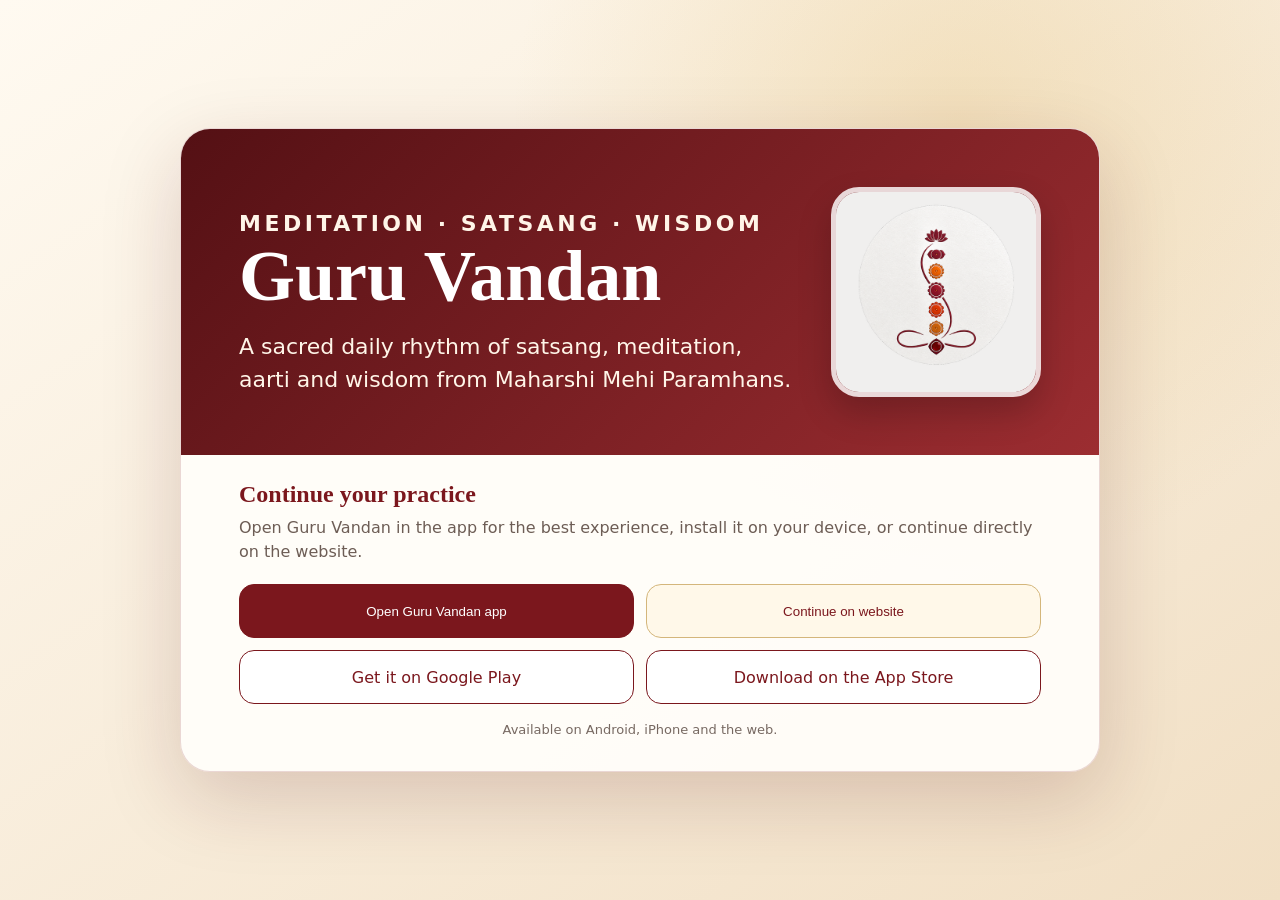
==== web/index.html @ 06cedba7 "Add smart website and branded quote sharing" ====
<!DOCTYPE html>
<html lang="en">
  <head>
    <base href="$FLUTTER_BASE_HREF" />
    <meta charset="UTF-8" />
    <meta content="IE=Edge" http-equiv="X-UA-Compatible" />
    <meta name="description" content="Guru Vandan brings daily satsang, meditation, aarti and wisdom from Maharshi Mehi Paramhans to the web, Android and iPhone." />
    <meta property="og:type" content="website" />
    <meta property="og:site_name" content="Guru Vandan" />
    <meta property="og:title" content="Guru Vandan" />
    <meta property="og:description" content="Daily satsang, meditation, aarti and wisdom from Maharshi Mehi Paramhans." />
    <meta property="og:url" content="https://guru-vandan.web.app/" />
    <meta property="og:image" content="https://guru-vandan.web.app/icons/Icon-512.png" />
    <meta property="og:image:width" content="512" />
    <meta property="og:image:height" content="512" />
    <meta name="twitter:card" content="summary_large_image" />
    <meta name="theme-color" content="#7b171d" />
    <meta name="viewport" content="width=device-width, initial-scale=1.0" />
    <link rel="canonical" href="https://guru-vandan.web.app/" />
    <link rel="manifest" href="manifest.json" />
    <link rel="icon" type="image/png" href="icons/Icon-192.png" />
    <title>Guru Vandan</title>
    <style>
      :root { color-scheme: light; --wine: #7b171d; --wine-dark: #541014; --gold: #e2bd72; --cream: #fbf6ec; --ink: #2b211f; }
      * { box-sizing: border-box; }
      body { margin: 0; background: var(--cream); }
      #app-choice { position: fixed; inset: 0; z-index: 9999; display: grid; place-items: center; padding: 22px; background: radial-gradient(circle at 75% 14%, rgba(226, 189, 114, .32), transparent 28rem), linear-gradient(145deg, #fffaf1 0%, #f1dfc4 100%); color: var(--ink); font-family: Inter, ui-sans-serif, system-ui, -apple-system, BlinkMacSystemFont, "Segoe UI", sans-serif; transition: opacity .28s ease, visibility .28s ease; }
      #app-choice.hidden { opacity: 0; visibility: hidden; pointer-events: none; }
      .welcome-card { width: min(920px, 100%); overflow: hidden; border: 1px solid rgba(123, 23, 29, .16); border-radius: 30px; background: rgba(255, 253, 249, .96); box-shadow: 0 26px 80px rgba(84, 16, 20, .18); }
      .welcome-hero { display: grid; grid-template-columns: 1fr 210px; gap: 28px; align-items: center; padding: clamp(28px, 6vw, 58px); background: linear-gradient(135deg, var(--wine-dark), #9c2d31); color: white; }
      .eyebrow { margin: 0 0 12px; color: var(--gold); font-size: 13px; font-weight: 850; letter-spacing: .16em; }
      h1 { margin: 0; font-family: Georgia, serif; font-size: clamp(42px, 8vw, 72px); line-height: 1; }
      .welcome-hero p { max-width: 560px; margin: 18px 0 0; font-size: clamp(17px, 2.4vw, 22px); line-height: 1.5; color: #fff5e8; }
      .brand-mark { width: 100%; aspect-ratio: 1; border-radius: 28px; border: 5px solid rgba(255,255,255,.82); box-shadow: 0 16px 34px rgba(0,0,0,.2); }
      .welcome-actions { padding: 26px clamp(24px, 6vw, 58px) 34px; }
      .welcome-actions h2 { margin: 0 0 8px; font-family: Georgia, serif; color: var(--wine); }
      .welcome-actions > p { margin: 0 0 20px; color: #6d5d55; line-height: 1.5; }
      .action-grid { display: grid; grid-template-columns: repeat(2, 1fr); gap: 12px; }
      .choice { display: grid; place-items: center; min-height: 54px; padding: 13px 18px; border: 1px solid var(--wine); border-radius: 15px; background: white; color: var(--wine); font: 800 15px/1.2 inherit; text-align: center; text-decoration: none; cursor: pointer; }
      .choice.primary { border-color: var(--wine); background: var(--wine); color: white; }
      .choice.web { border-color: #d4b67b; background: #fff8e9; }
      .trust { margin-top: 18px; text-align: center; color: #776962; font-size: 13px; }
      @media (max-width: 720px) { .welcome-hero { grid-template-columns: 1fr 100px; padding: 28px; } .brand-mark { border-radius: 20px; } .action-grid { grid-template-columns: 1fr; } }
      @media (max-width: 440px) { .welcome-hero { grid-template-columns: 1fr; } .brand-mark { display: none; } }
    </style>
  </head>
  <body>
    <section id="app-choice" aria-label="Choose how to use Guru Vandan">
      <div class="welcome-card">
        <div class="welcome-hero">
          <div>
            <p class="eyebrow">MEDITATION · SATSANG · WISDOM</p>
            <h1>Guru Vandan</h1>
            <p>A sacred daily rhythm of satsang, meditation, aarti and wisdom from Maharshi Mehi Paramhans.</p>
          </div>
          <img class="brand-mark" src="icons/Icon-512.png" alt="Guru Vandan" />
        </div>
        <div class="welcome-actions">
          <h2>Continue your practice</h2>
          <p>Open Guru Vandan in the app for the best experience, install it on your device, or continue directly on the website.</p>
          <div class="action-grid">
            <button class="choice primary" id="open-app" type="button">Open Guru Vandan app</button>
            <button class="choice web" id="continue-web" type="button">Continue on website</button>
            <a class="choice store android" href="https://play.google.com/store/apps/details?id=com.ivar.guruvandan">Get it on Google Play</a>
            <a class="choice store ios" href="https://apps.apple.com/app/id6807657972">Download on the App Store</a>
          </div>
          <div class="trust">Available on Android, iPhone and the web.</div>
        </div>
      </div>
    </section>
    <script>
      (() => {
        const overlay = document.getElementById('app-choice');
        const ua = navigator.userAgent || '';
        const android = /Android/i.test(ua);
        const ios = /iPhone|iPad|iPod/i.test(ua);
        const quote = new URLSearchParams(location.search).get('quote');
        const target = quote ? `guruvandan://quote/${encodeURIComponent(quote)}` : 'guruvandan://home';
        const play = 'https://play.google.com/store/apps/details?id=com.ivar.guruvandan';
        const appStore = 'https://apps.apple.com/app/id6807657972';

        document.querySelector('.android').hidden = ios;
        document.querySelector('.ios').hidden = android;
        document.getElementById('continue-web').addEventListener('click', () => {
          overlay.classList.add('hidden');
          sessionStorage.setItem('guru-vandan-web-choice', 'web');
        });
        document.getElementById('open-app').addEventListener('click', () => {
          if (android) {
            const path = quote ? `quote/${encodeURIComponent(quote)}` : 'home';
            const fallback = encodeURIComponent(play);
            location.href = `intent://${path}#Intent;scheme=guruvandan;package=com.ivar.guruvandan;S.browser_fallback_url=${fallback};end`;
            return;
          }
          location.href = target;
          if (ios) {
            const timer = setTimeout(() => location.href = appStore, 1600);
            document.addEventListener('visibilitychange', () => { if (document.hidden) clearTimeout(timer); }, { once: true });
          }
        });
        if (sessionStorage.getItem('guru-vandan-web-choice') === 'web') overlay.classList.add('hidden');
      })();
    </script>
    <script src="flutter_bootstrap.js" async></script>
  </body>
</html>
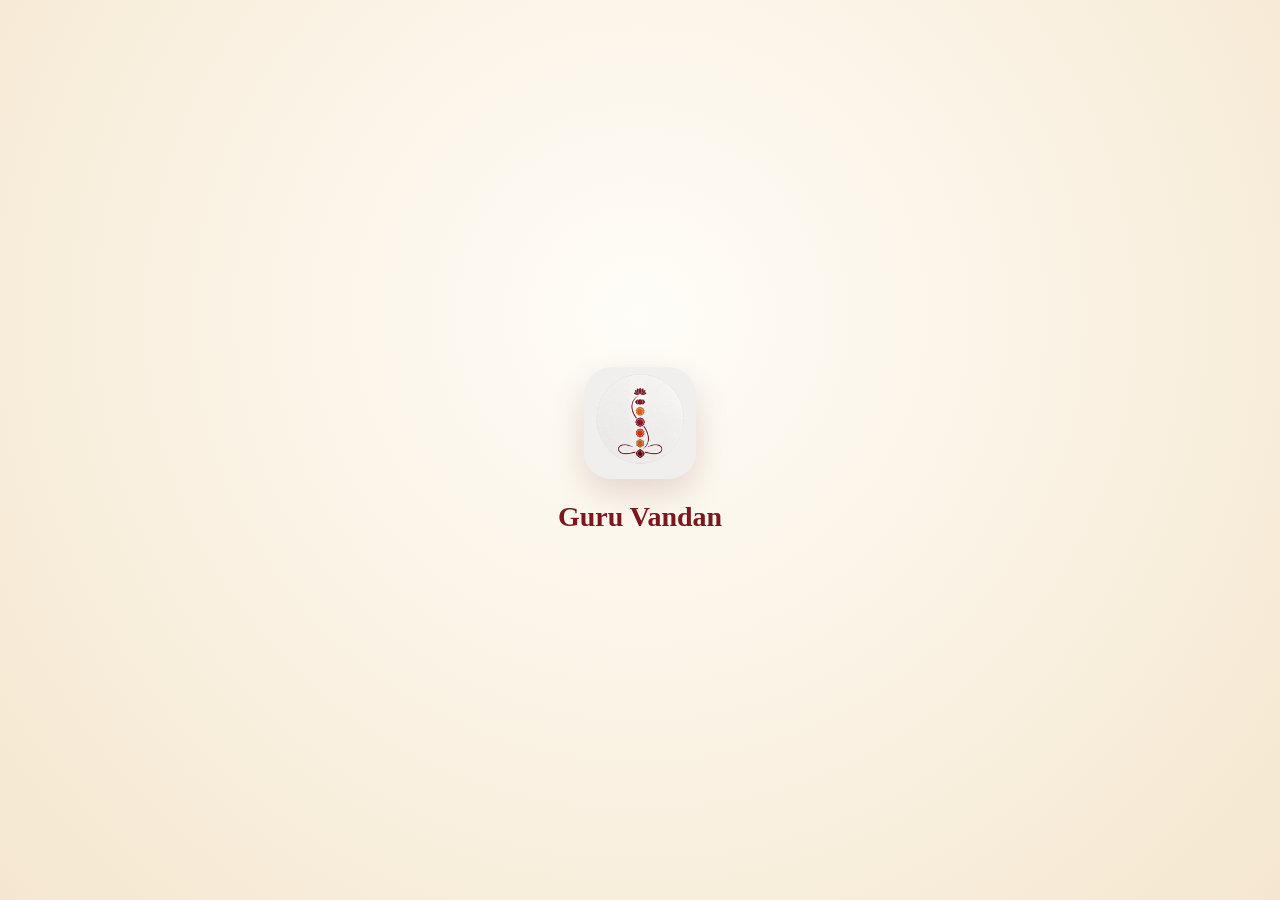
==== commit 3cb9e8d1: "Open Flutter website directly at the main URL" ====
--- a/web/index.html
+++ b/web/index.html
@@ -14,6 +14,7 @@
     <meta property="og:image:width" content="512" />
     <meta property="og:image:height" content="512" />
     <meta name="twitter:card" content="summary_large_image" />
+    <meta name="apple-itunes-app" content="app-id=6807657972, app-argument=guruvandan://home" />
     <meta name="theme-color" content="#7b171d" />
     <meta name="viewport" content="width=device-width, initial-scale=1.0" />
     <link rel="canonical" href="https://guru-vandan.web.app/" />
@@ -21,85 +22,37 @@
     <link rel="icon" type="image/png" href="icons/Icon-192.png" />
     <title>Guru Vandan</title>
     <style>
-      :root { color-scheme: light; --wine: #7b171d; --wine-dark: #541014; --gold: #e2bd72; --cream: #fbf6ec; --ink: #2b211f; }
-      * { box-sizing: border-box; }
-      body { margin: 0; background: var(--cream); }
-      #app-choice { position: fixed; inset: 0; z-index: 9999; display: grid; place-items: center; padding: 22px; background: radial-gradient(circle at 75% 14%, rgba(226, 189, 114, .32), transparent 28rem), linear-gradient(145deg, #fffaf1 0%, #f1dfc4 100%); color: var(--ink); font-family: Inter, ui-sans-serif, system-ui, -apple-system, BlinkMacSystemFont, "Segoe UI", sans-serif; transition: opacity .28s ease, visibility .28s ease; }
-      #app-choice.hidden { opacity: 0; visibility: hidden; pointer-events: none; }
-      .welcome-card { width: min(920px, 100%); overflow: hidden; border: 1px solid rgba(123, 23, 29, .16); border-radius: 30px; background: rgba(255, 253, 249, .96); box-shadow: 0 26px 80px rgba(84, 16, 20, .18); }
-      .welcome-hero { display: grid; grid-template-columns: 1fr 210px; gap: 28px; align-items: center; padding: clamp(28px, 6vw, 58px); background: linear-gradient(135deg, var(--wine-dark), #9c2d31); color: white; }
-      .eyebrow { margin: 0 0 12px; color: var(--gold); font-size: 13px; font-weight: 850; letter-spacing: .16em; }
-      h1 { margin: 0; font-family: Georgia, serif; font-size: clamp(42px, 8vw, 72px); line-height: 1; }
-      .welcome-hero p { max-width: 560px; margin: 18px 0 0; font-size: clamp(17px, 2.4vw, 22px); line-height: 1.5; color: #fff5e8; }
-      .brand-mark { width: 100%; aspect-ratio: 1; border-radius: 28px; border: 5px solid rgba(255,255,255,.82); box-shadow: 0 16px 34px rgba(0,0,0,.2); }
-      .welcome-actions { padding: 26px clamp(24px, 6vw, 58px) 34px; }
-      .welcome-actions h2 { margin: 0 0 8px; font-family: Georgia, serif; color: var(--wine); }
-      .welcome-actions > p { margin: 0 0 20px; color: #6d5d55; line-height: 1.5; }
-      .action-grid { display: grid; grid-template-columns: repeat(2, 1fr); gap: 12px; }
-      .choice { display: grid; place-items: center; min-height: 54px; padding: 13px 18px; border: 1px solid var(--wine); border-radius: 15px; background: white; color: var(--wine); font: 800 15px/1.2 inherit; text-align: center; text-decoration: none; cursor: pointer; }
-      .choice.primary { border-color: var(--wine); background: var(--wine); color: white; }
-      .choice.web { border-color: #d4b67b; background: #fff8e9; }
-      .trust { margin-top: 18px; text-align: center; color: #776962; font-size: 13px; }
-      @media (max-width: 720px) { .welcome-hero { grid-template-columns: 1fr 100px; padding: 28px; } .brand-mark { border-radius: 20px; } .action-grid { grid-template-columns: 1fr; } }
-      @media (max-width: 440px) { .welcome-hero { grid-template-columns: 1fr; } .brand-mark { display: none; } }
+      html, body { margin: 0; min-height: 100%; background: #fbf6ec; }
+      #web-loading {
+        position: fixed;
+        inset: 0;
+        z-index: 1;
+        display: grid;
+        place-items: center;
+        background: radial-gradient(circle at 50% 35%, #fffdf8, #f5e7cf);
+        color: #7b171d;
+        font-family: Georgia, serif;
+        transition: opacity .2s ease;
+      }
+      #web-loading div { text-align: center; }
+      #web-loading img { width: 112px; height: 112px; border-radius: 28px; box-shadow: 0 14px 34px rgba(84,16,20,.15); }
+      #web-loading p { margin: 18px 0 0; font-size: 28px; font-weight: 700; }
     </style>
   </head>
   <body>
-    <section id="app-choice" aria-label="Choose how to use Guru Vandan">
-      <div class="welcome-card">
-        <div class="welcome-hero">
-          <div>
-            <p class="eyebrow">MEDITATION · SATSANG · WISDOM</p>
-            <h1>Guru Vandan</h1>
-            <p>A sacred daily rhythm of satsang, meditation, aarti and wisdom from Maharshi Mehi Paramhans.</p>
-          </div>
-          <img class="brand-mark" src="icons/Icon-512.png" alt="Guru Vandan" />
-        </div>
-        <div class="welcome-actions">
-          <h2>Continue your practice</h2>
-          <p>Open Guru Vandan in the app for the best experience, install it on your device, or continue directly on the website.</p>
-          <div class="action-grid">
-            <button class="choice primary" id="open-app" type="button">Open Guru Vandan app</button>
-            <button class="choice web" id="continue-web" type="button">Continue on website</button>
-            <a class="choice store android" href="https://play.google.com/store/apps/details?id=com.ivar.guruvandan">Get it on Google Play</a>
-            <a class="choice store ios" href="https://apps.apple.com/app/id6807657972">Download on the App Store</a>
-          </div>
-          <div class="trust">Available on Android, iPhone and the web.</div>
-        </div>
+    <div id="web-loading" aria-label="Loading Guru Vandan">
+      <div>
+        <img src="icons/Icon-192.png" alt="" />
+        <p>Guru Vandan</p>
       </div>
-    </section>
+    </div>
     <script>
-      (() => {
-        const overlay = document.getElementById('app-choice');
-        const ua = navigator.userAgent || '';
-        const android = /Android/i.test(ua);
-        const ios = /iPhone|iPad|iPod/i.test(ua);
-        const quote = new URLSearchParams(location.search).get('quote');
-        const target = quote ? `guruvandan://quote/${encodeURIComponent(quote)}` : 'guruvandan://home';
-        const play = 'https://play.google.com/store/apps/details?id=com.ivar.guruvandan';
-        const appStore = 'https://apps.apple.com/app/id6807657972';
-
-        document.querySelector('.android').hidden = ios;
-        document.querySelector('.ios').hidden = android;
-        document.getElementById('continue-web').addEventListener('click', () => {
-          overlay.classList.add('hidden');
-          sessionStorage.setItem('guru-vandan-web-choice', 'web');
-        });
-        document.getElementById('open-app').addEventListener('click', () => {
-          if (android) {
-            const path = quote ? `quote/${encodeURIComponent(quote)}` : 'home';
-            const fallback = encodeURIComponent(play);
-            location.href = `intent://${path}#Intent;scheme=guruvandan;package=com.ivar.guruvandan;S.browser_fallback_url=${fallback};end`;
-            return;
-          }
-          location.href = target;
-          if (ios) {
-            const timer = setTimeout(() => location.href = appStore, 1600);
-            document.addEventListener('visibilitychange', () => { if (document.hidden) clearTimeout(timer); }, { once: true });
-          }
-        });
-        if (sessionStorage.getItem('guru-vandan-web-choice') === 'web') overlay.classList.add('hidden');
-      })();
+      window.addEventListener('flutter-first-frame', () => {
+        const loading = document.getElementById('web-loading');
+        if (!loading) return;
+        loading.style.opacity = '0';
+        setTimeout(() => loading.remove(), 220);
+      });
     </script>
     <script src="flutter_bootstrap.js" async></script>
   </body>
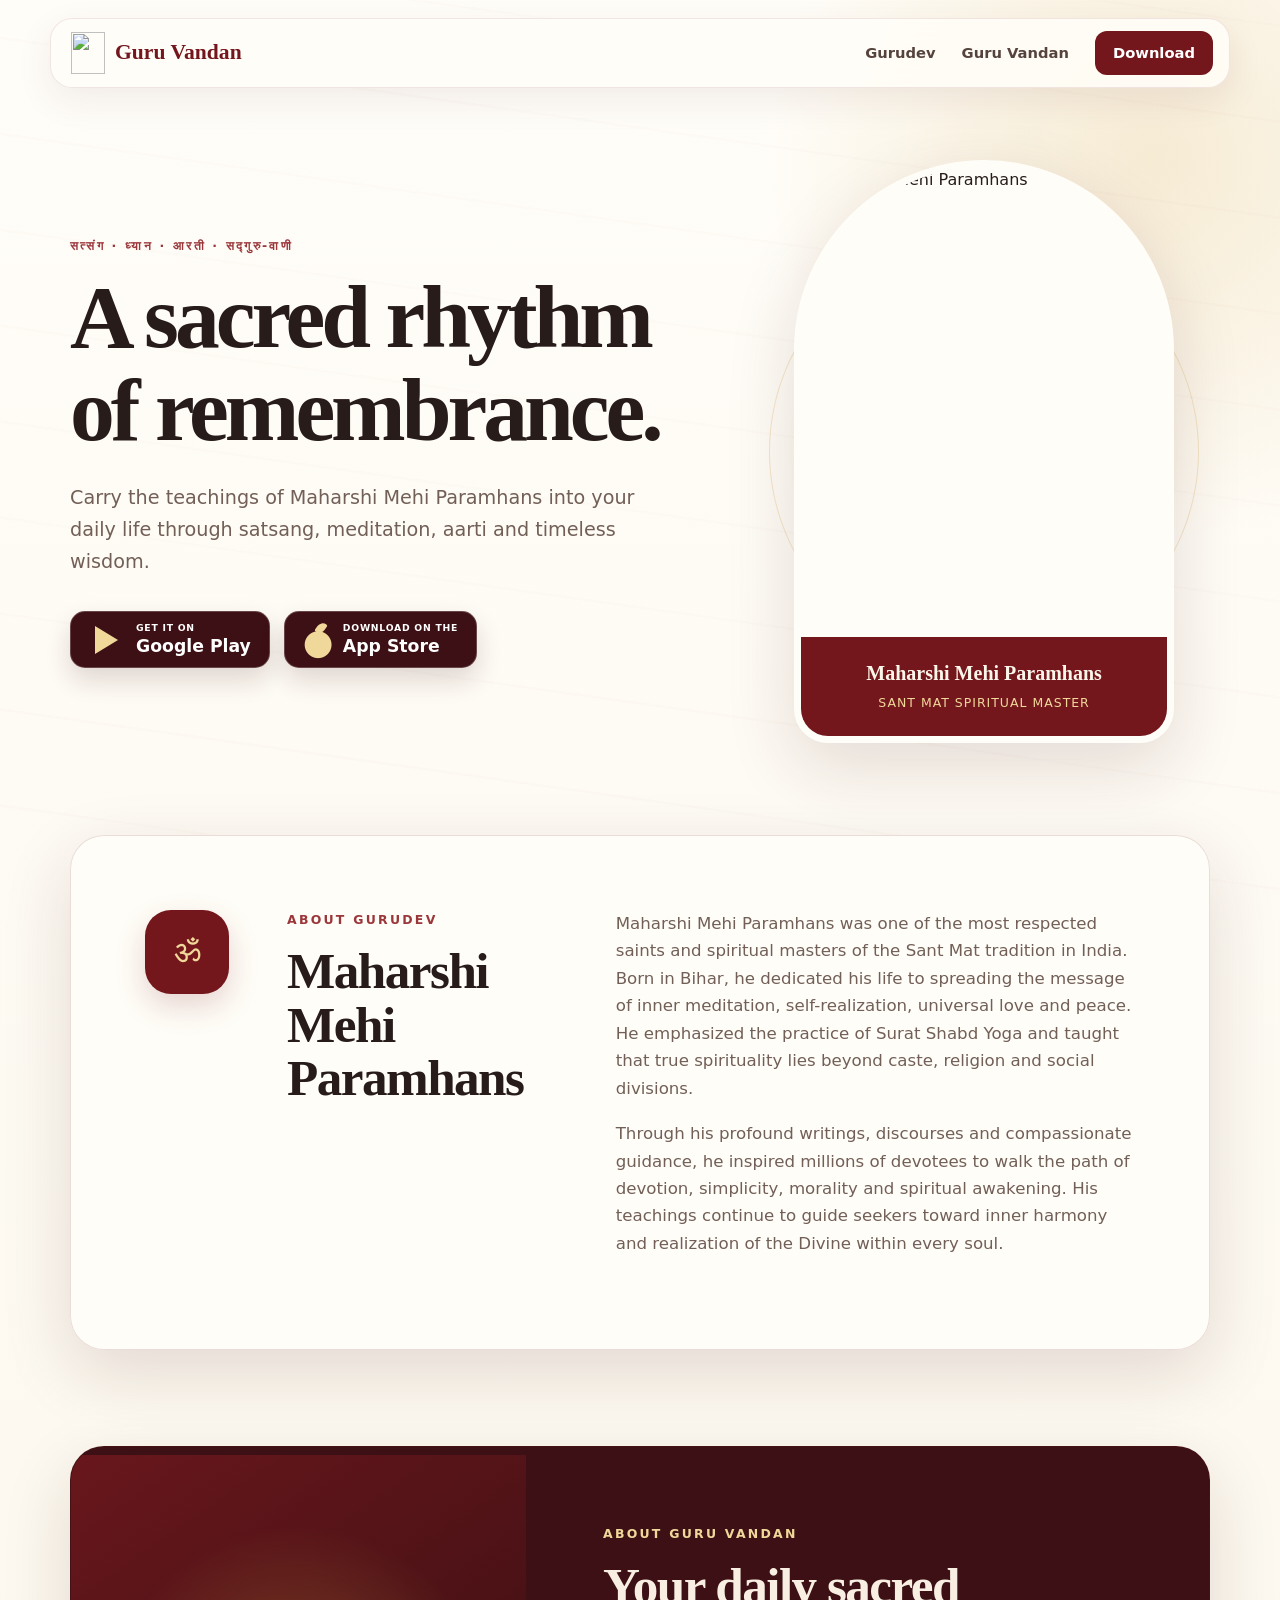
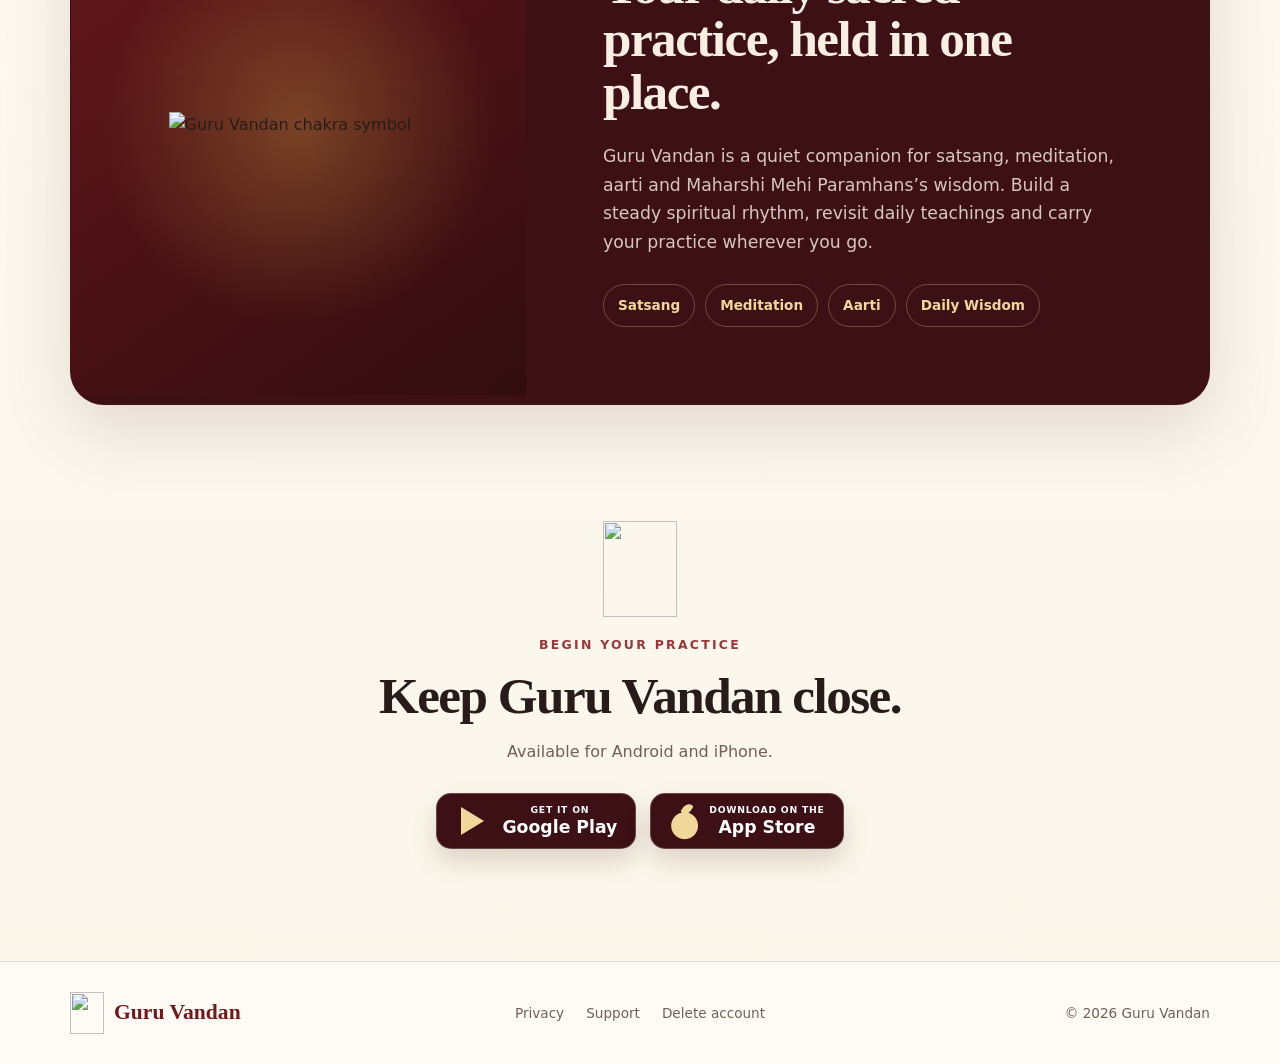
==== commit 083929d1: "Launch Guru Vandan website and app handoff" ====
--- a/web/index.html
+++ b/web/index.html
@@ -1,59 +1,178 @@
 <!DOCTYPE html>
 <html lang="en">
   <head>
-    <base href="$FLUTTER_BASE_HREF" />
     <meta charset="UTF-8" />
     <meta content="IE=Edge" http-equiv="X-UA-Compatible" />
-    <meta name="description" content="Guru Vandan brings daily satsang, meditation, aarti and wisdom from Maharshi Mehi Paramhans to the web, Android and iPhone." />
+    <meta name="viewport" content="width=device-width, initial-scale=1.0" />
+    <meta name="description" content="Guru Vandan is a sacred digital space for daily satsang, meditation, aarti and the wisdom of Maharshi Mehi Paramhans." />
+    <meta name="robots" content="index, follow, max-image-preview:large" />
     <meta property="og:type" content="website" />
     <meta property="og:site_name" content="Guru Vandan" />
-    <meta property="og:title" content="Guru Vandan" />
-    <meta property="og:description" content="Daily satsang, meditation, aarti and wisdom from Maharshi Mehi Paramhans." />
-    <meta property="og:url" content="https://guru-vandan.web.app/" />
-    <meta property="og:image" content="https://guru-vandan.web.app/icons/Icon-512.png" />
-    <meta property="og:image:width" content="512" />
-    <meta property="og:image:height" content="512" />
+    <meta property="og:title" content="Guru Vandan – Satsang, Meditation & Daily Wisdom" />
+    <meta property="og:description" content="Walk the path of remembrance with satsang, meditation, aarti and the wisdom of Maharshi Mehi Paramhans." />
+    <meta property="og:url" content="https://guruvandan.com/" />
+    <meta property="og:image" content="https://guruvandan.com/assets/assets/images/app_icon.png" />
+    <meta property="og:image:width" content="1200" />
+    <meta property="og:image:height" content="1200" />
     <meta name="twitter:card" content="summary_large_image" />
     <meta name="apple-itunes-app" content="app-id=6807657972, app-argument=guruvandan://home" />
-    <meta name="theme-color" content="#7b171d" />
-    <meta name="viewport" content="width=device-width, initial-scale=1.0" />
-    <link rel="canonical" href="https://guru-vandan.web.app/" />
-    <link rel="manifest" href="manifest.json" />
-    <link rel="icon" type="image/png" href="icons/Icon-192.png" />
-    <title>Guru Vandan</title>
-    <style>
-      html, body { margin: 0; min-height: 100%; background: #fbf6ec; }
-      #web-loading {
-        position: fixed;
-        inset: 0;
-        z-index: 1;
-        display: grid;
-        place-items: center;
-        background: radial-gradient(circle at 50% 35%, #fffdf8, #f5e7cf);
-        color: #7b171d;
-        font-family: Georgia, serif;
-        transition: opacity .2s ease;
+    <meta name="theme-color" content="#74171d" />
+    <link rel="canonical" href="https://guruvandan.com/" />
+    <link rel="icon" type="image/png" href="assets/assets/images/chakra_logo.png" />
+    <link rel="stylesheet" href="site.css" />
+    <title>Guru Vandan – Satsang, Meditation & Daily Wisdom</title>
+    <script type="application/ld+json">
+      {
+        "@context": "https://schema.org",
+        "@graph": [
+          {
+            "@type": "WebSite",
+            "name": "Guru Vandan",
+            "url": "https://guruvandan.com/",
+            "description": "A sacred digital space for satsang, meditation, aarti and the wisdom of Maharshi Mehi Paramhans."
+          },
+          {
+            "@type": "SoftwareApplication",
+            "name": "Guru Vandan",
+            "applicationCategory": "LifestyleApplication",
+            "operatingSystem": "Android, iOS",
+            "url": "https://guruvandan.com/",
+            "downloadUrl": [
+              "https://play.google.com/store/apps/details?id=com.ivar.guruvandan",
+              "https://apps.apple.com/app/id6807657972"
+            ],
+            "offers": {
+              "@type": "Offer",
+              "price": "0",
+              "priceCurrency": "INR"
+            }
+          }
+        ]
       }
-      #web-loading div { text-align: center; }
-      #web-loading img { width: 112px; height: 112px; border-radius: 28px; box-shadow: 0 14px 34px rgba(84,16,20,.15); }
-      #web-loading p { margin: 18px 0 0; font-size: 28px; font-weight: 700; }
-    </style>
+    </script>
   </head>
   <body>
-    <div id="web-loading" aria-label="Loading Guru Vandan">
-      <div>
-        <img src="icons/Icon-192.png" alt="" />
-        <p>Guru Vandan</p>
+    <header class="site-header">
+      <a class="brand" href="#home" aria-label="Guru Vandan home">
+        <img src="assets/assets/images/chakra_logo.png" alt="" />
+        <span>Guru Vandan</span>
+      </a>
+      <nav aria-label="Main navigation">
+        <a href="#gurudev">Gurudev</a>
+        <a href="#guruvandan">Guru Vandan</a>
+        <a class="nav-download" href="#download">Download</a>
+      </nav>
+    </header>
+
+    <main>
+      <section class="hero" id="home">
+        <div class="hero-copy">
+          <p class="eyebrow">सत्संग · ध्यान · आरती · सद्गुरु-वाणी</p>
+          <h1>A sacred rhythm of remembrance.</h1>
+          <p class="hero-text">
+            Carry the teachings of Maharshi Mehi Paramhans into your daily life through
+            satsang, meditation, aarti and timeless wisdom.
+          </p>
+          <div class="store-actions" aria-label="Download Guru Vandan">
+            <a class="store-button" href="https://play.google.com/store/apps/details?id=com.ivar.guruvandan" rel="noopener">
+              <span class="store-icon play-icon" aria-hidden="true"></span>
+              <span><small>GET IT ON</small>Google Play</span>
+            </a>
+            <a class="store-button" href="https://apps.apple.com/app/id6807657972" rel="noopener">
+              <span class="store-icon apple-icon" aria-hidden="true">●</span>
+              <span><small>DOWNLOAD ON THE</small>App Store</span>
+            </a>
+          </div>
+        </div>
+
+        <div class="guru-portrait-wrap" aria-label="Maharshi Mehi Paramhans">
+          <div class="portrait-halo"></div>
+          <figure class="guru-portrait">
+            <img src="assets/assets/images/guru_image.jpeg" alt="Maharshi Mehi Paramhans" />
+            <figcaption>
+              <span>Maharshi Mehi Paramhans</span>
+              <small>Sant Mat spiritual master</small>
+            </figcaption>
+          </figure>
+        </div>
+      </section>
+
+      <section class="gurudev-section" id="gurudev">
+        <div class="section-mark" aria-hidden="true">ॐ</div>
+        <div class="section-heading">
+          <p class="eyebrow">About Gurudev</p>
+          <h2>Maharshi Mehi Paramhans</h2>
+        </div>
+        <div class="gurudev-copy">
+          <p>
+            Maharshi Mehi Paramhans was one of the most respected saints and spiritual
+            masters of the Sant Mat tradition in India. Born in Bihar, he dedicated his
+            life to spreading the message of inner meditation, self-realization,
+            universal love and peace. He emphasized the practice of Surat Shabd Yoga
+            and taught that true spirituality lies beyond caste, religion and social
+            divisions.
+          </p>
+          <p>
+            Through his profound writings, discourses and compassionate guidance, he
+            inspired millions of devotees to walk the path of devotion, simplicity,
+            morality and spiritual awakening. His teachings continue to guide seekers
+            toward inner harmony and realization of the Divine within every soul.
+          </p>
+        </div>
+      </section>
+
+      <section class="about-app" id="guruvandan">
+        <div class="app-symbol">
+          <img src="assets/assets/images/chakra_logo.png" alt="Guru Vandan chakra symbol" />
+        </div>
+        <div class="about-copy">
+          <p class="eyebrow">About Guru Vandan</p>
+          <h2>Your daily sacred practice, held in one place.</h2>
+          <p>
+            Guru Vandan is a quiet companion for satsang, meditation, aarti and
+            Maharshi Mehi Paramhans&rsquo;s wisdom. Build a steady spiritual rhythm,
+            revisit daily teachings and carry your practice wherever you go.
+          </p>
+          <div class="practice-list" aria-label="Guru Vandan practices">
+            <span>Satsang</span>
+            <span>Meditation</span>
+            <span>Aarti</span>
+            <span>Daily Wisdom</span>
+          </div>
+        </div>
+      </section>
+
+      <section class="download-section" id="download">
+        <img src="assets/assets/images/chakra_logo.png" alt="" />
+        <p class="eyebrow">Begin your practice</p>
+        <h2>Keep Guru Vandan close.</h2>
+        <p>Available for Android and iPhone.</p>
+        <div class="store-actions centered">
+          <a class="store-button" href="https://play.google.com/store/apps/details?id=com.ivar.guruvandan" rel="noopener">
+            <span class="store-icon play-icon" aria-hidden="true"></span>
+            <span><small>GET IT ON</small>Google Play</span>
+          </a>
+          <a class="store-button" href="https://apps.apple.com/app/id6807657972" rel="noopener">
+            <span class="store-icon apple-icon" aria-hidden="true">●</span>
+            <span><small>DOWNLOAD ON THE</small>App Store</span>
+          </a>
+        </div>
+      </section>
+    </main>
+
+    <footer>
+      <div class="footer-brand">
+        <img src="assets/assets/images/chakra_logo.png" alt="" />
+        <span>Guru Vandan</span>
       </div>
-    </div>
-    <script>
-      window.addEventListener('flutter-first-frame', () => {
-        const loading = document.getElementById('web-loading');
-        if (!loading) return;
-        loading.style.opacity = '0';
-        setTimeout(() => loading.remove(), 220);
-      });
-    </script>
-    <script src="flutter_bootstrap.js" async></script>
+      <div class="footer-links">
+        <a href="privacy-policy.html">Privacy</a>
+        <a href="support.html">Support</a>
+        <a href="account-deletion.html">Delete account</a>
+      </div>
+      <p>&copy; 2026 Guru Vandan</p>
+    </footer>
+
+    <script src="app_redirect.js"></script>
   </body>
 </html>
--- a/web/site.css
+++ b/web/site.css
@@ -0,0 +1,515 @@
+:root {
+  --maroon: #74171d;
+  --maroon-deep: #3c1014;
+  --maroon-soft: #9b373b;
+  --gold: #d4a446;
+  --gold-light: #f0d89a;
+  --cream: #fbf6ea;
+  --paper: #fffdf8;
+  --ink: #271c19;
+  --muted: #725f57;
+  --line: rgba(116, 23, 29, 0.14);
+  --shadow: 0 24px 70px rgba(69, 22, 20, 0.14);
+}
+
+* { box-sizing: border-box; }
+html {
+  max-width: 100%;
+  overflow-x: hidden;
+  scroll-behavior: smooth;
+}
+
+body {
+  max-width: 100%;
+  margin: 0;
+  overflow-x: hidden;
+  color: var(--ink);
+  background:
+    radial-gradient(circle at 90% 6%, rgba(212, 164, 70, 0.2), transparent 24rem),
+    linear-gradient(180deg, #fffdf8 0%, var(--cream) 100%);
+  font-family: Inter, ui-sans-serif, system-ui, -apple-system, BlinkMacSystemFont, "Segoe UI", sans-serif;
+  line-height: 1.65;
+}
+
+body::before {
+  position: fixed;
+  inset: 0;
+  z-index: -1;
+  content: "";
+  opacity: 0.34;
+  background-image: repeating-linear-gradient(8deg, transparent 0 92px, rgba(116, 23, 29, 0.035) 93px 95px);
+}
+
+a { color: inherit; text-decoration: none; }
+
+.site-header {
+  position: sticky;
+  top: 0;
+  z-index: 20;
+  display: flex;
+  align-items: center;
+  justify-content: space-between;
+  width: min(1180px, calc(100% - 40px));
+  margin: 18px auto 0;
+  padding: 12px 16px 12px 20px;
+  border: 1px solid rgba(116, 23, 29, 0.1);
+  border-radius: 22px;
+  background: rgba(255, 253, 248, 0.88);
+  box-shadow: 0 12px 36px rgba(72, 28, 21, 0.08);
+  backdrop-filter: blur(16px);
+}
+
+.brand,
+.footer-brand {
+  display: inline-flex;
+  align-items: center;
+  gap: 10px;
+  color: var(--maroon);
+  font-family: Georgia, "Times New Roman", serif;
+  font-size: 1.35rem;
+  font-weight: 700;
+}
+
+.brand img,
+.footer-brand img {
+  width: 34px;
+  height: 42px;
+  object-fit: contain;
+}
+
+nav {
+  display: flex;
+  align-items: center;
+  gap: 26px;
+  color: #55433d;
+  font-size: 0.92rem;
+  font-weight: 650;
+}
+
+nav a:hover { color: var(--maroon); }
+
+.nav-download {
+  padding: 10px 18px;
+  border-radius: 12px;
+  color: white;
+  background: var(--maroon);
+}
+
+.hero {
+  display: grid;
+  grid-template-columns: 1.15fr 0.85fr;
+  align-items: center;
+  gap: clamp(38px, 6vw, 90px);
+  width: min(1140px, calc(100% - 44px));
+  min-height: 690px;
+  margin: 0 auto;
+  padding: 72px 0 92px;
+}
+
+.eyebrow {
+  margin: 0 0 14px;
+  color: var(--maroon-soft);
+  font-size: 0.78rem;
+  font-weight: 800;
+  letter-spacing: 0.18em;
+  text-transform: uppercase;
+}
+
+h1,
+h2 {
+  margin: 0;
+  font-family: Georgia, "Times New Roman", serif;
+  font-weight: 700;
+  line-height: 1.04;
+}
+
+h1 {
+  max-width: 680px;
+  font-size: clamp(3.4rem, 7vw, 6.5rem);
+  letter-spacing: -0.045em;
+}
+
+h2 {
+  font-size: clamp(2.35rem, 4vw, 4.3rem);
+  letter-spacing: -0.03em;
+}
+
+.hero-text {
+  max-width: 650px;
+  margin: 26px 0 34px;
+  color: var(--muted);
+  font-size: clamp(1.05rem, 1.5vw, 1.3rem);
+}
+
+.hero-copy,
+.section-heading,
+.gurudev-copy,
+.about-copy {
+  min-width: 0;
+}
+
+.store-actions {
+  display: flex;
+  flex-wrap: wrap;
+  gap: 14px;
+}
+
+.store-button {
+  display: inline-flex;
+  align-items: center;
+  gap: 12px;
+  min-width: 190px;
+  padding: 11px 18px;
+  border: 1px solid rgba(255, 255, 255, 0.22);
+  border-radius: 15px;
+  color: white;
+  background: var(--maroon-deep);
+  box-shadow: 0 12px 26px rgba(60, 16, 20, 0.16);
+  font-size: 1.08rem;
+  font-weight: 700;
+  line-height: 1.1;
+  transition: transform 160ms ease, box-shadow 160ms ease;
+}
+
+.store-button:hover {
+  transform: translateY(-2px);
+  box-shadow: 0 16px 32px rgba(60, 16, 20, 0.22);
+}
+
+.store-button small {
+  display: block;
+  margin-bottom: 3px;
+  font-size: 0.58rem;
+  font-weight: 700;
+  letter-spacing: 0.08em;
+}
+
+.store-icon {
+  display: grid;
+  place-items: center;
+  width: 28px;
+  height: 32px;
+  flex: 0 0 auto;
+}
+
+.play-icon {
+  width: 0;
+  height: 0;
+  margin: 0 6px;
+  border-top: 14px solid transparent;
+  border-bottom: 14px solid transparent;
+  border-left: 23px solid var(--gold-light);
+}
+
+.apple-icon {
+  position: relative;
+  color: var(--gold-light);
+  font-size: 2.2rem;
+  line-height: 1;
+}
+
+.apple-icon::before {
+  position: absolute;
+  top: -2px;
+  left: 14px;
+  width: 8px;
+  height: 12px;
+  border-radius: 8px 2px;
+  background: var(--gold-light);
+  content: "";
+  transform: rotate(35deg);
+}
+
+.guru-portrait-wrap {
+  position: relative;
+  display: grid;
+  place-items: center;
+  min-height: 570px;
+}
+
+.portrait-halo {
+  position: absolute;
+  width: 480px;
+  max-width: 95%;
+  aspect-ratio: 1;
+  border: 1px solid rgba(212, 164, 70, 0.25);
+  border-radius: 50%;
+  background: radial-gradient(circle, rgba(240, 216, 154, 0.52), rgba(240, 216, 154, 0.04) 64%, transparent 65%);
+}
+
+.portrait-halo::before,
+.portrait-halo::after {
+  position: absolute;
+  inset: 40px;
+  border: 1px solid rgba(116, 23, 29, 0.12);
+  border-radius: 50%;
+  content: "";
+}
+
+.portrait-halo::after { inset: 78px; }
+
+.guru-portrait {
+  position: relative;
+  width: min(380px, 86%);
+  margin: 0;
+  overflow: hidden;
+  border: 7px solid rgba(255, 253, 248, 0.9);
+  border-radius: 190px 190px 34px 34px;
+  background: var(--paper);
+  box-shadow: var(--shadow);
+}
+
+.guru-portrait > img {
+  display: block;
+  width: 100%;
+  height: 470px;
+  object-fit: cover;
+  object-position: center 18%;
+}
+
+.guru-portrait figcaption {
+  display: flex;
+  flex-direction: column;
+  padding: 20px 22px 22px;
+  color: var(--cream);
+  background: var(--maroon);
+  text-align: center;
+}
+
+.guru-portrait figcaption span {
+  font-family: Georgia, "Times New Roman", serif;
+  font-size: 1.25rem;
+  font-weight: 700;
+}
+
+.guru-portrait figcaption small {
+  margin-top: 3px;
+  color: var(--gold-light);
+  font-size: 0.78rem;
+  letter-spacing: 0.08em;
+  text-transform: uppercase;
+}
+
+.gurudev-section,
+.about-app {
+  width: min(1140px, calc(100% - 44px));
+  margin: 0 auto 96px;
+  border: 1px solid var(--line);
+  border-radius: 34px;
+  background: rgba(255, 253, 248, 0.9);
+  box-shadow: var(--shadow);
+}
+
+.gurudev-section {
+  display: grid;
+  grid-template-columns: 110px 0.8fr 1.4fr;
+  gap: 32px;
+  padding: clamp(34px, 6vw, 74px);
+}
+
+.section-mark {
+  display: grid;
+  place-items: center;
+  width: 84px;
+  height: 84px;
+  border-radius: 26px;
+  color: var(--gold-light);
+  background: var(--maroon);
+  box-shadow: 0 12px 30px rgba(116, 23, 29, 0.18);
+  font-family: Georgia, serif;
+  font-size: 2rem;
+}
+
+.gurudev-copy {
+  color: var(--muted);
+  font-size: 1.04rem;
+}
+
+.gurudev-copy p { margin: 0 0 18px; }
+
+.about-app {
+  display: grid;
+  grid-template-columns: 0.8fr 1.2fr;
+  align-items: center;
+  overflow: hidden;
+  background: var(--maroon-deep);
+}
+
+.app-symbol {
+  display: grid;
+  place-items: center;
+  min-height: 540px;
+  background:
+    radial-gradient(circle, rgba(212, 164, 70, 0.34), transparent 56%),
+    linear-gradient(145deg, #68171c, #310d10);
+}
+
+.app-symbol img {
+  width: min(260px, 65%);
+  max-height: 390px;
+  object-fit: contain;
+  filter: drop-shadow(0 18px 30px rgba(0, 0, 0, 0.25));
+}
+
+.about-copy {
+  padding: clamp(38px, 6vw, 78px);
+  color: #f8efe2;
+}
+
+.about-copy .eyebrow { color: var(--gold-light); }
+
+.about-copy p:not(.eyebrow) {
+  max-width: 620px;
+  margin: 24px 0 28px;
+  color: #d7c7bf;
+  font-size: 1.08rem;
+}
+
+.practice-list {
+  display: flex;
+  flex-wrap: wrap;
+  gap: 10px;
+}
+
+.practice-list span {
+  padding: 9px 14px;
+  border: 1px solid rgba(240, 216, 154, 0.3);
+  border-radius: 999px;
+  color: var(--gold-light);
+  font-size: 0.85rem;
+  font-weight: 700;
+}
+
+.download-section {
+  width: min(920px, calc(100% - 44px));
+  margin: 0 auto;
+  padding: 20px 0 112px;
+  text-align: center;
+}
+
+.download-section > img {
+  width: 74px;
+  height: 96px;
+  margin-bottom: 18px;
+  object-fit: contain;
+}
+
+.download-section > p:not(.eyebrow) {
+  margin: 16px 0 28px;
+  color: var(--muted);
+}
+
+.centered { justify-content: center; }
+
+footer {
+  display: grid;
+  grid-template-columns: 1fr auto 1fr;
+  align-items: center;
+  gap: 24px;
+  padding: 26px max(28px, calc((100% - 1140px) / 2));
+  border-top: 1px solid var(--line);
+  color: var(--muted);
+  background: rgba(255, 253, 248, 0.72);
+  font-size: 0.85rem;
+}
+
+.footer-links { display: flex; gap: 22px; }
+footer > p { justify-self: end; }
+
+@media (max-width: 900px) {
+  nav a:not(.nav-download) { display: none; }
+
+  .hero {
+    grid-template-columns: 1fr;
+    padding-top: 76px;
+    text-align: center;
+  }
+
+  .hero-copy {
+    display: flex;
+    flex-direction: column;
+    align-items: center;
+  }
+
+  .guru-portrait-wrap { min-height: 540px; }
+  .gurudev-section { grid-template-columns: 90px 1fr; }
+  .gurudev-copy { grid-column: 1 / -1; }
+  .about-app { grid-template-columns: 1fr; }
+  .app-symbol { min-height: 400px; }
+
+  footer {
+    grid-template-columns: 1fr;
+    justify-items: center;
+    text-align: center;
+  }
+
+  footer > p { justify-self: center; }
+}
+
+@media (max-width: 560px) {
+  .site-header {
+    width: calc(100% - 24px);
+    margin-top: 10px;
+    border-radius: 18px;
+  }
+
+  .brand { font-size: 1.1rem; }
+
+  .brand img {
+    width: 28px;
+    height: 34px;
+  }
+
+  .nav-download {
+    padding: 8px 13px;
+    font-size: 0.78rem;
+  }
+
+  .hero,
+  .gurudev-section,
+  .about-app,
+  .download-section { width: calc(100% - 28px); }
+
+  .hero {
+    min-height: 0;
+    padding: 64px 0 72px;
+  }
+
+  h1 {
+    max-width: 100%;
+    font-size: clamp(2.45rem, 10vw, 2.8rem);
+    overflow-wrap: break-word;
+  }
+
+  .hero .eyebrow {
+    font-size: 0.66rem;
+    letter-spacing: 0.12em;
+  }
+  .store-actions { width: 100%; }
+
+  .store-button {
+    justify-content: center;
+    width: 100%;
+  }
+
+  .guru-portrait-wrap { min-height: 490px; }
+  .guru-portrait > img { height: 390px; }
+
+  .gurudev-section {
+    grid-template-columns: 1fr;
+    padding: 30px;
+  }
+
+  .section-mark {
+    width: 66px;
+    height: 66px;
+    border-radius: 20px;
+  }
+
+  .app-symbol { min-height: 330px; }
+
+  .footer-links {
+    flex-wrap: wrap;
+    justify-content: center;
+  }
+}
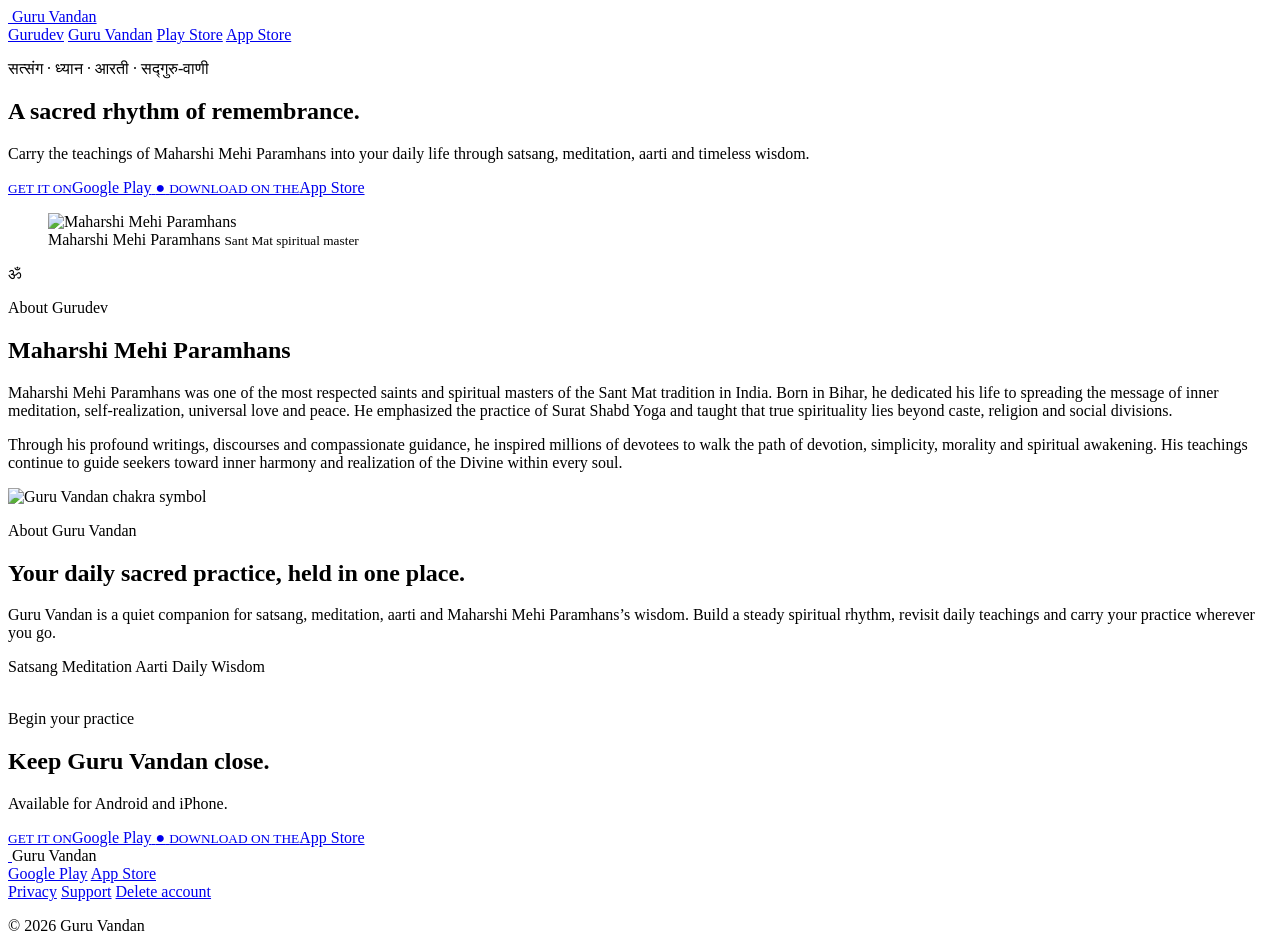
==== commit ff2aadeb: "Add bilingual shared quote landing page" ====
--- a/web/index.html
+++ b/web/index.html
@@ -18,8 +18,8 @@
     <meta name="apple-itunes-app" content="app-id=6807657972, app-argument=guruvandan://home" />
     <meta name="theme-color" content="#74171d" />
     <link rel="canonical" href="https://guruvandan.com/" />
-    <link rel="icon" type="image/png" href="assets/assets/images/chakra_logo.png" />
-    <link rel="stylesheet" href="site.css" />
+    <link rel="icon" type="image/png" href="/assets/assets/images/chakra_logo.png" />
+    <link rel="stylesheet" href="/site.css" />
     <title>Guru Vandan – Satsang, Meditation & Daily Wisdom</title>
     <script type="application/ld+json">
       {
@@ -53,18 +53,19 @@
   </head>
   <body>
     <header class="site-header">
-      <a class="brand" href="#home" aria-label="Guru Vandan home">
-        <img src="assets/assets/images/chakra_logo.png" alt="" />
+      <a class="brand" href="/" aria-label="Guru Vandan home">
+        <img src="/assets/assets/images/chakra_logo.png" alt="" />
         <span>Guru Vandan</span>
       </a>
       <nav aria-label="Main navigation">
-        <a href="#gurudev">Gurudev</a>
-        <a href="#guruvandan">Guru Vandan</a>
-        <a class="nav-download" href="#download">Download</a>
+        <a class="nav-section-link" href="/#gurudev">Gurudev</a>
+        <a class="nav-section-link" href="/#guruvandan">Guru Vandan</a>
+        <a class="nav-store-link" href="https://play.google.com/store/apps/details?id=com.ivar.guruvandan" rel="noopener">Play Store</a>
+        <a class="nav-store-link nav-store-link-light" href="https://apps.apple.com/app/id6807657972" rel="noopener">App Store</a>
       </nav>
     </header>
 
-    <main>
+    <main id="landing-page">
       <section class="hero" id="home">
         <div class="hero-copy">
           <p class="eyebrow">सत्संग · ध्यान · आरती · सद्गुरु-वाणी</p>
@@ -88,7 +89,7 @@
         <div class="guru-portrait-wrap" aria-label="Maharshi Mehi Paramhans">
           <div class="portrait-halo"></div>
           <figure class="guru-portrait">
-            <img src="assets/assets/images/guru_image.jpeg" alt="Maharshi Mehi Paramhans" />
+            <img src="/assets/assets/images/guru_image.jpeg" alt="Maharshi Mehi Paramhans" />
             <figcaption>
               <span>Maharshi Mehi Paramhans</span>
               <small>Sant Mat spiritual master</small>
@@ -123,7 +124,7 @@
 
       <section class="about-app" id="guruvandan">
         <div class="app-symbol">
-          <img src="assets/assets/images/chakra_logo.png" alt="Guru Vandan chakra symbol" />
+          <img src="/assets/assets/images/chakra_logo.png" alt="Guru Vandan chakra symbol" />
         </div>
         <div class="about-copy">
           <p class="eyebrow">About Guru Vandan</p>
@@ -143,7 +144,7 @@
       </section>
 
       <section class="download-section" id="download">
-        <img src="assets/assets/images/chakra_logo.png" alt="" />
+        <img src="/assets/assets/images/chakra_logo.png" alt="" />
         <p class="eyebrow">Begin your practice</p>
         <h2>Keep Guru Vandan close.</h2>
         <p>Available for Android and iPhone.</p>
@@ -160,19 +161,75 @@
       </section>
     </main>
 
+    <main id="quote-page" class="quote-page" hidden>
+      <section class="quote-stage">
+        <div class="quote-intro">
+          <img src="/assets/assets/images/chakra_logo.png" alt="Guru Vandan chakra symbol" />
+          <p class="eyebrow">Guru Vani · गुरु वाणी</p>
+          <h1>A thought for the soul.</h1>
+          <p>Read this shared teaching in English and Hindi.</p>
+        </div>
+
+        <article class="bilingual-quote-card" aria-live="polite">
+          <div class="quote-language-block">
+            <span class="language-label">English</span>
+            <blockquote id="quote-english">Loading the shared quote…</blockquote>
+            <p id="quote-author-english" class="quote-author">Maharshi Mehi Paramhans</p>
+          </div>
+
+          <div class="quote-divider" aria-hidden="true">
+            <span></span>
+            <img src="/assets/assets/images/chakra_logo.png" alt="" />
+            <span></span>
+          </div>
+
+          <div class="quote-language-block quote-language-hindi" lang="hi">
+            <span class="language-label">हिन्दी</span>
+            <blockquote id="quote-hindi">साझा वचन लोड हो रहा है…</blockquote>
+            <p id="quote-author-hindi" class="quote-author">महर्षि मेंही परमहंस</p>
+          </div>
+        </article>
+
+        <aside class="quote-app-invitation">
+          <div>
+            <p class="eyebrow">Continue with Guru Vandan</p>
+            <h2>Keep sacred wisdom close.</h2>
+            <p>Explore daily satsang, meditation, aarti and Guru Vani in the app.</p>
+          </div>
+          <div class="store-actions">
+            <a class="store-button" href="https://play.google.com/store/apps/details?id=com.ivar.guruvandan" rel="noopener">
+              <span class="store-icon play-icon" aria-hidden="true"></span>
+              <span><small>GET IT ON</small>Google Play</span>
+            </a>
+            <a class="store-button" href="https://apps.apple.com/app/id6807657972" rel="noopener">
+              <span class="store-icon apple-icon" aria-hidden="true">●</span>
+              <span><small>DOWNLOAD ON THE</small>App Store</span>
+            </a>
+          </div>
+        </aside>
+      </section>
+    </main>
+
     <footer>
       <div class="footer-brand">
-        <img src="assets/assets/images/chakra_logo.png" alt="" />
+        <a href="/" aria-label="Guru Vandan home">
+          <img src="/assets/assets/images/chakra_logo.png" alt="" />
+        </a>
         <span>Guru Vandan</span>
       </div>
+      <div class="footer-store-links" aria-label="Download Guru Vandan">
+        <a href="https://play.google.com/store/apps/details?id=com.ivar.guruvandan" rel="noopener">Google Play</a>
+        <a href="https://apps.apple.com/app/id6807657972" rel="noopener">App Store</a>
+      </div>
       <div class="footer-links">
-        <a href="privacy-policy.html">Privacy</a>
-        <a href="support.html">Support</a>
-        <a href="account-deletion.html">Delete account</a>
+        <a href="/privacy-policy.html">Privacy</a>
+        <a href="/support.html">Support</a>
+        <a href="/account-deletion.html">Delete account</a>
       </div>
       <p>&copy; 2026 Guru Vandan</p>
     </footer>
 
-    <script src="app_redirect.js"></script>
+    <script src="/quote_page.js"></script>
+    <script src="/app_redirect.js"></script>
   </body>
 </html>
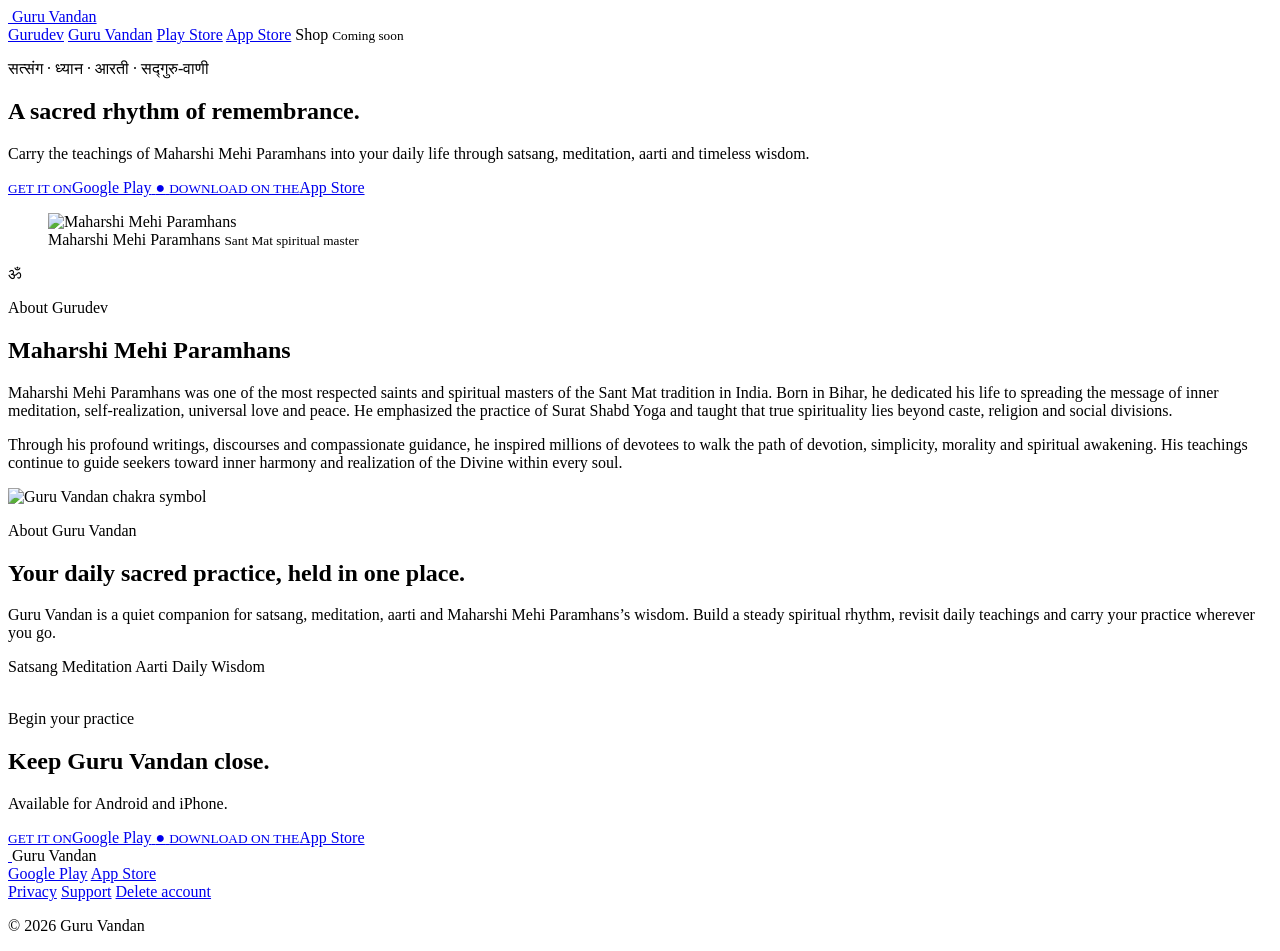
==== commit b7ddeb55: "Redesign shared quote cards and add shop teaser" ====
--- a/web/index.html
+++ b/web/index.html
@@ -19,7 +19,27 @@
     <meta name="theme-color" content="#74171d" />
     <link rel="canonical" href="https://guruvandan.com/" />
     <link rel="icon" type="image/png" href="/assets/assets/images/chakra_logo.png" />
-    <link rel="stylesheet" href="/site.css" />
+    <link rel="stylesheet" href="/site.css?v=2" />
+    <script>
+      (() => {
+        const cacheVersion = 'guru-vandan-public-site-v2';
+        if (localStorage.getItem(cacheVersion)) return;
+
+        const removeWorkers = 'serviceWorker' in navigator
+          ? navigator.serviceWorker.getRegistrations().then((registrations) =>
+              Promise.all(registrations.map((registration) => registration.unregister())),
+            )
+          : Promise.resolve();
+        const removeCaches = 'caches' in window
+          ? caches.keys().then((keys) => Promise.all(keys.map((key) => caches.delete(key))))
+          : Promise.resolve();
+
+        Promise.all([removeWorkers, removeCaches]).finally(() => {
+          localStorage.setItem(cacheVersion, '1');
+          if (navigator.serviceWorker?.controller) window.location.reload();
+        });
+      })();
+    </script>
     <title>Guru Vandan – Satsang, Meditation & Daily Wisdom</title>
     <script type="application/ld+json">
       {
@@ -62,6 +82,10 @@
         <a class="nav-section-link" href="/#guruvandan">Guru Vandan</a>
         <a class="nav-store-link" href="https://play.google.com/store/apps/details?id=com.ivar.guruvandan" rel="noopener">Play Store</a>
         <a class="nav-store-link nav-store-link-light" href="https://apps.apple.com/app/id6807657972" rel="noopener">App Store</a>
+        <span class="nav-shop-link" aria-label="Shop coming soon">
+          <span>Shop</span>
+          <small>Coming soon</small>
+        </span>
       </nav>
     </header>
 
@@ -229,7 +253,7 @@
       <p>&copy; 2026 Guru Vandan</p>
     </footer>
 
-    <script src="/quote_page.js"></script>
-    <script src="/app_redirect.js"></script>
+    <script src="/quote_page.js?v=2"></script>
+    <script src="/app_redirect.js?v=2"></script>
   </body>
 </html>
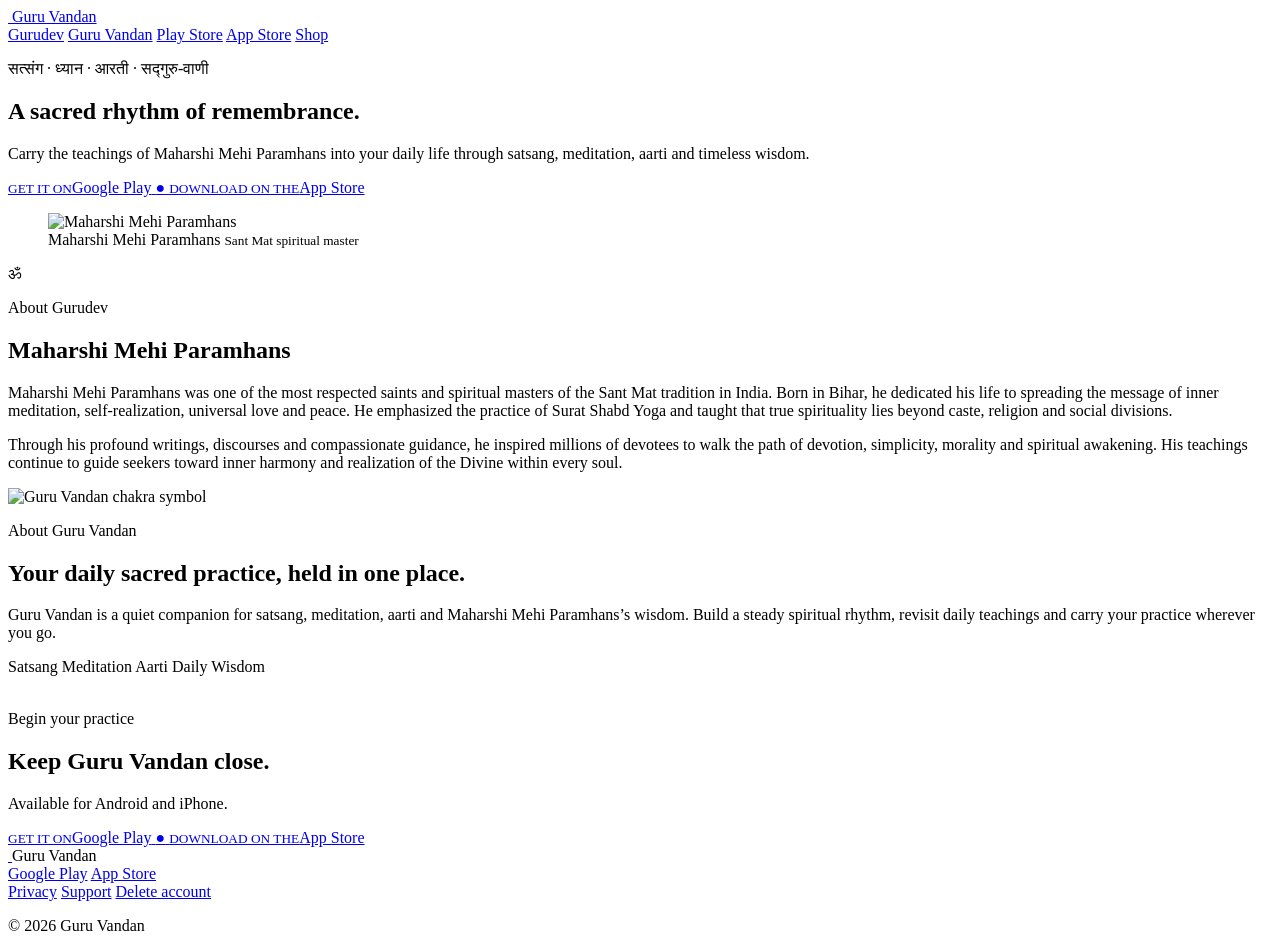
==== commit c7aad4ad: "Correct Hindi name and refine shop navigation" ====
--- a/web/index.html
+++ b/web/index.html
@@ -19,7 +19,7 @@
     <meta name="theme-color" content="#74171d" />
     <link rel="canonical" href="https://guruvandan.com/" />
     <link rel="icon" type="image/png" href="/assets/assets/images/chakra_logo.png" />
-    <link rel="stylesheet" href="/site.css?v=2" />
+    <link rel="stylesheet" href="/site.css?v=3" />
     <script>
       (() => {
         const cacheVersion = 'guru-vandan-public-site-v2';
@@ -82,10 +82,7 @@
         <a class="nav-section-link" href="/#guruvandan">Guru Vandan</a>
         <a class="nav-store-link" href="https://play.google.com/store/apps/details?id=com.ivar.guruvandan" rel="noopener">Play Store</a>
         <a class="nav-store-link nav-store-link-light" href="https://apps.apple.com/app/id6807657972" rel="noopener">App Store</a>
-        <span class="nav-shop-link" aria-label="Shop coming soon">
-          <span>Shop</span>
-          <small>Coming soon</small>
-        </span>
+        <a class="nav-shop-link" href="/shop.html">Shop</a>
       </nav>
     </header>
 
@@ -210,7 +207,7 @@
           <div class="quote-language-block quote-language-hindi" lang="hi">
             <span class="language-label">हिन्दी</span>
             <blockquote id="quote-hindi">साझा वचन लोड हो रहा है…</blockquote>
-            <p id="quote-author-hindi" class="quote-author">महर्षि मेंही परमहंस</p>
+            <p id="quote-author-hindi" class="quote-author">महर्षि मेँहीँ परमहंस</p>
           </div>
         </article>
 
@@ -253,7 +250,7 @@
       <p>&copy; 2026 Guru Vandan</p>
     </footer>
 
-    <script src="/quote_page.js?v=2"></script>
+    <script src="/quote_page.js?v=3"></script>
     <script src="/app_redirect.js?v=2"></script>
   </body>
 </html>
